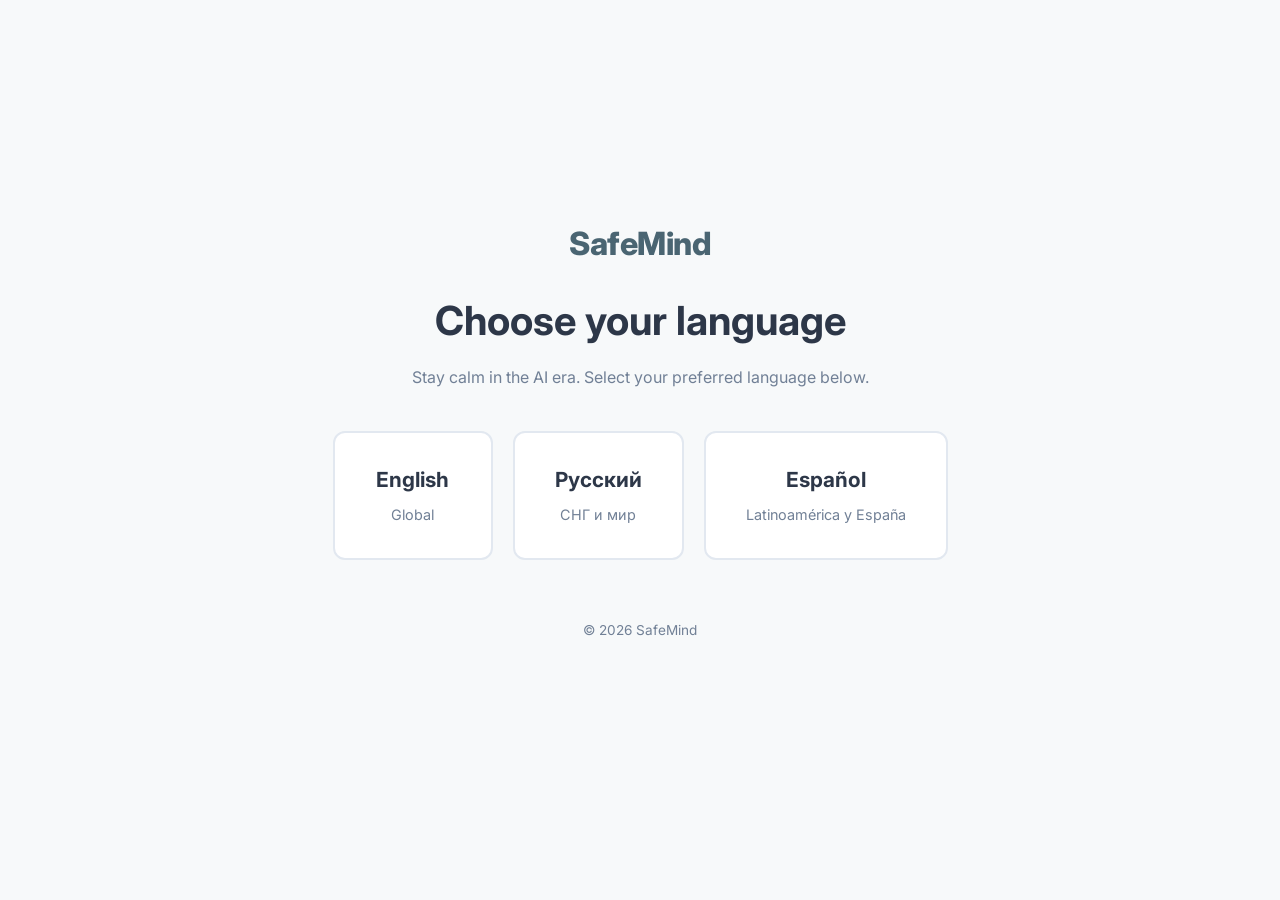
==== index.html @ 07b1e8dd "Initial SafeMind landing: EN/RU/ES with stub CTAs" ====
<!DOCTYPE html>
<html lang="en">
<head>
<meta charset="UTF-8">
<meta name="viewport" content="width=device-width, initial-scale=1.0">
<title>SafeMind — Choose your language</title>
<link rel="stylesheet" href="assets/style.css">
<link href="https://fonts.googleapis.com/css2?family=Inter:wght@400;600;700;800&display=swap" rel="stylesheet">
<style>
.language-page {
  min-height: 100vh; display: flex; flex-direction: column;
  align-items: center; justify-content: center; text-align: center;
  background: var(--bg);
}
.language-page h1 { font-size: 2.5rem; margin-bottom: 12px; }
.language-page p { color: var(--text-light); margin-bottom: 40px; }
.lang-options { display: flex; gap: 20px; flex-wrap: wrap; justify-content: center; }
.lang-btn {
  display: block; background: var(--bg-card); border: 2px solid var(--border);
  padding: 30px 40px; border-radius: var(--radius); text-decoration: none;
  color: var(--text); transition: all 0.2s; min-width: 160px;
}
.lang-btn:hover { border-color: var(--primary); transform: translateY(-2px); box-shadow: var(--shadow); }
.lang-btn strong { display: block; font-size: 1.3rem; margin-bottom: 6px; }
.lang-btn span { font-size: 0.9rem; color: var(--text-light); }
</style>
</head>
<body>

<div class="language-page">
  <div class="logo" style="font-size:2rem;font-weight:800;color:var(--primary);margin-bottom:20px;">SafeMind</div>
  <h1>Choose your language</h1>
  <p>Stay calm in the AI era. Select your preferred language below.</p>
  <div class="lang-options">
    <a href="en/index.html" class="lang-btn">
      <strong>English</strong>
      <span>Global</span>
    </a>
    <a href="ru/index.html" class="lang-btn">
      <strong>Русский</strong>
      <span>СНГ и мир</span>
    </a>
    <a href="es/index.html" class="lang-btn">
      <strong>Español</strong>
      <span>Latinoamérica y España</span>
    </a>
  </div>
  <p style="margin-top:60px;font-size:0.85rem;color:var(--text-light);">
    © 2026 SafeMind
  </p>
</div>

</body>
</html>
---- assets/style.css ----
:root {
  --primary: #4A6572;
  --primary-light: #7A9BA8;
  --accent: #E07A5F;
  --accent-hover: #C96A52;
  --bg: #F7F9FA;
  --bg-card: #FFFFFF;
  --text: #2D3748;
  --text-light: #718096;
  --border: #E2E8F0;
  --radius: 12px;
  --shadow: 0 4px 24px rgba(0,0,0,0.06);
}

* { margin: 0; padding: 0; box-sizing: border-box; }

body {
  font-family: 'Inter', -apple-system, BlinkMacSystemFont, 'Segoe UI', Roboto, sans-serif;
  background: var(--bg);
  color: var(--text);
  line-height: 1.6;
}

.container { max-width: 1100px; margin: 0 auto; padding: 0 24px; }

/* Nav */
.nav {
  display: flex; justify-content: space-between; align-items: center;
  padding: 20px 0;
}
.logo {
  font-size: 1.5rem; font-weight: 700; color: var(--primary);
  text-decoration: none; letter-spacing: -0.5px;
}
.lang-switch {
  display: flex; gap: 12px; align-items: center;
}
.lang-switch a {
  font-size: 0.85rem; color: var(--text-light); text-decoration: none;
  padding: 4px 10px; border-radius: 20px; transition: all 0.2s;
}
.lang-switch a.active, .lang-switch a:hover {
  background: var(--primary); color: #fff;
}

/* Hero */
.hero {
  text-align: center; padding: 80px 0 60px;
}
.hero h1 {
  font-size: 3rem; font-weight: 800; line-height: 1.1;
  margin-bottom: 20px; letter-spacing: -1px;
}
.hero .sub {
  font-size: 1.25rem; color: var(--text-light); max-width: 560px;
  margin: 0 auto 36px;
}
.cta-main {
  display: inline-block; background: var(--accent); color: #fff;
  padding: 16px 40px; border-radius: var(--radius); font-size: 1.1rem;
  font-weight: 600; text-decoration: none; border: none; cursor: pointer;
  transition: background 0.2s, transform 0.1s;
}
.cta-main:hover { background: var(--accent-hover); transform: translateY(-1px); }

.trust-bar {
  margin-top: 40px; font-size: 0.9rem; color: var(--text-light);
}

/* Sections */
.section { padding: 60px 0; }
.section-title {
  text-align: center; font-size: 2rem; font-weight: 700;
  margin-bottom: 40px;
}

/* How it works */
.steps {
  display: grid; grid-template-columns: repeat(auto-fit, minmax(260px, 1fr));
  gap: 24px;
}
.step {
  background: var(--bg-card); padding: 32px; border-radius: var(--radius);
  box-shadow: var(--shadow); text-align: center;
}
.step-num {
  width: 44px; height: 44px; background: var(--primary-light);
  color: #fff; border-radius: 50%; display: flex; align-items: center;
  justify-content: center; font-weight: 700; margin: 0 auto 16px;
}
.step h3 { font-size: 1.15rem; margin-bottom: 10px; }
.step p { color: var(--text-light); font-size: 0.95rem; }

/* Pricing */
.pricing-grid {
  display: grid; grid-template-columns: repeat(auto-fit, minmax(300px, 1fr));
  gap: 24px;
}
.card {
  background: var(--bg-card); border-radius: var(--radius);
  box-shadow: var(--shadow); padding: 36px 28px;
  display: flex; flex-direction: column;
  border: 2px solid transparent; transition: border 0.2s;
}
.card:hover { border-color: var(--border); }
.card.featured { border-color: var(--primary); position: relative; }
.card.featured::before {
  content: attr(data-badge); position: absolute; top: -12px; left: 50%;
  transform: translateX(-50%); background: var(--primary); color: #fff;
  padding: 4px 16px; border-radius: 20px; font-size: 0.75rem; font-weight: 600;
}
.card h3 { font-size: 1.3rem; margin-bottom: 8px; }
.card .price {
  font-size: 2.4rem; font-weight: 800; color: var(--primary); margin: 12px 0;
}
.card .price span { font-size: 1rem; font-weight: 400; color: var(--text-light); }
.card ul { list-style: none; margin: 20px 0; flex-grow: 1; }
.card ul li {
  padding: 8px 0; border-bottom: 1px solid var(--border);
  font-size: 0.95rem; color: var(--text-light);
}
.card ul li:last-child { border-bottom: none; }
.card .cta {
  display: block; text-align: center; background: var(--primary);
  color: #fff; padding: 14px; border-radius: var(--radius);
  text-decoration: none; font-weight: 600; cursor: pointer; border: none;
  transition: background 0.2s;
}
.card .cta:hover { background: var(--primary-light); }
.card.featured .cta { background: var(--accent); }
.card.featured .cta:hover { background: var(--accent-hover); }

/* FAQ */
.faq-item {
  background: var(--bg-card); border-radius: var(--radius);
  margin-bottom: 12px; overflow: hidden;
}
.faq-q {
  padding: 20px 24px; cursor: pointer; font-weight: 600;
  display: flex; justify-content: space-between; align-items: center;
}
.faq-a {
  padding: 0 24px 20px; color: var(--text-light); display: none;
}
.faq-item.open .faq-a { display: block; }
.faq-icon { transition: transform 0.2s; }
.faq-item.open .faq-icon { transform: rotate(180deg); }

/* Footer */
.footer {
  text-align: center; padding: 40px 0; color: var(--text-light);
  font-size: 0.85rem; border-top: 1px solid var(--border); margin-top: 40px;
}

/* Modal */
.modal-overlay {
  position: fixed; inset: 0; background: rgba(0,0,0,0.4);
  display: none; align-items: center; justify-content: center; z-index: 100;
}
.modal-overlay.show { display: flex; }
.modal {
  background: var(--bg-card); padding: 40px; border-radius: var(--radius);
  max-width: 420px; text-align: center; box-shadow: 0 20px 60px rgba(0,0,0,0.2);
}
.modal h3 { font-size: 1.4rem; margin-bottom: 12px; }
.modal p { color: var(--text-light); margin-bottom: 24px; }
.modal .close-btn {
  background: var(--primary); color: #fff; border: none; padding: 12px 32px;
  border-radius: var(--radius); cursor: pointer; font-size: 1rem;
}

/* Mobile */
@media (max-width: 640px) {
  .hero h1 { font-size: 2rem; }
  .hero .sub { font-size: 1rem; }
  .pricing-grid { grid-template-columns: 1fr; }
}
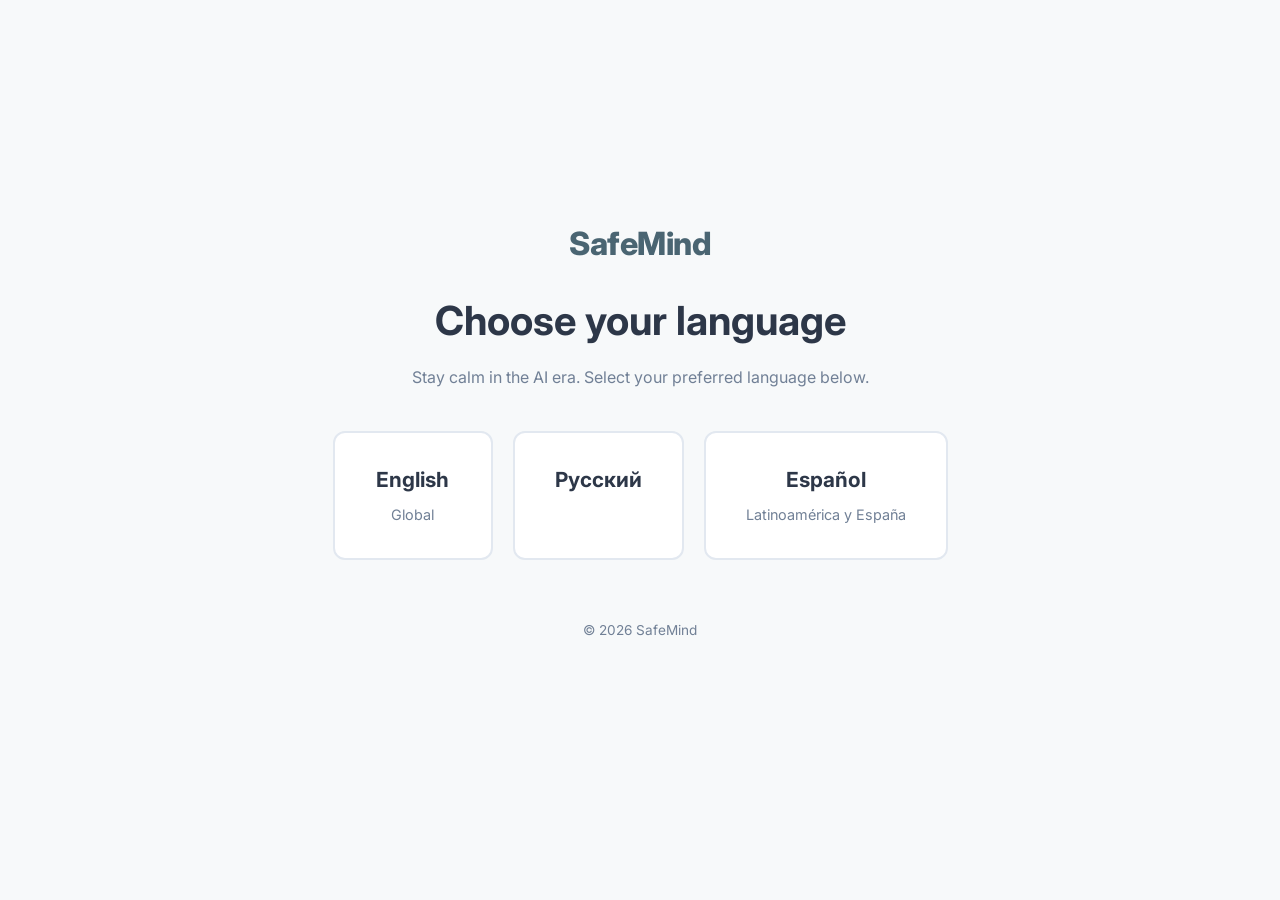
==== commit 461c8763: "Add survival guide button + remove CIS label from RU landing" ====
--- a/index.html
+++ b/index.html
@@ -38,7 +38,6 @@
     </a>
     <a href="ru/index.html" class="lang-btn">
       <strong>Русский</strong>
-      <span>СНГ и мир</span>
     </a>
     <a href="es/index.html" class="lang-btn">
       <strong>Español</strong>
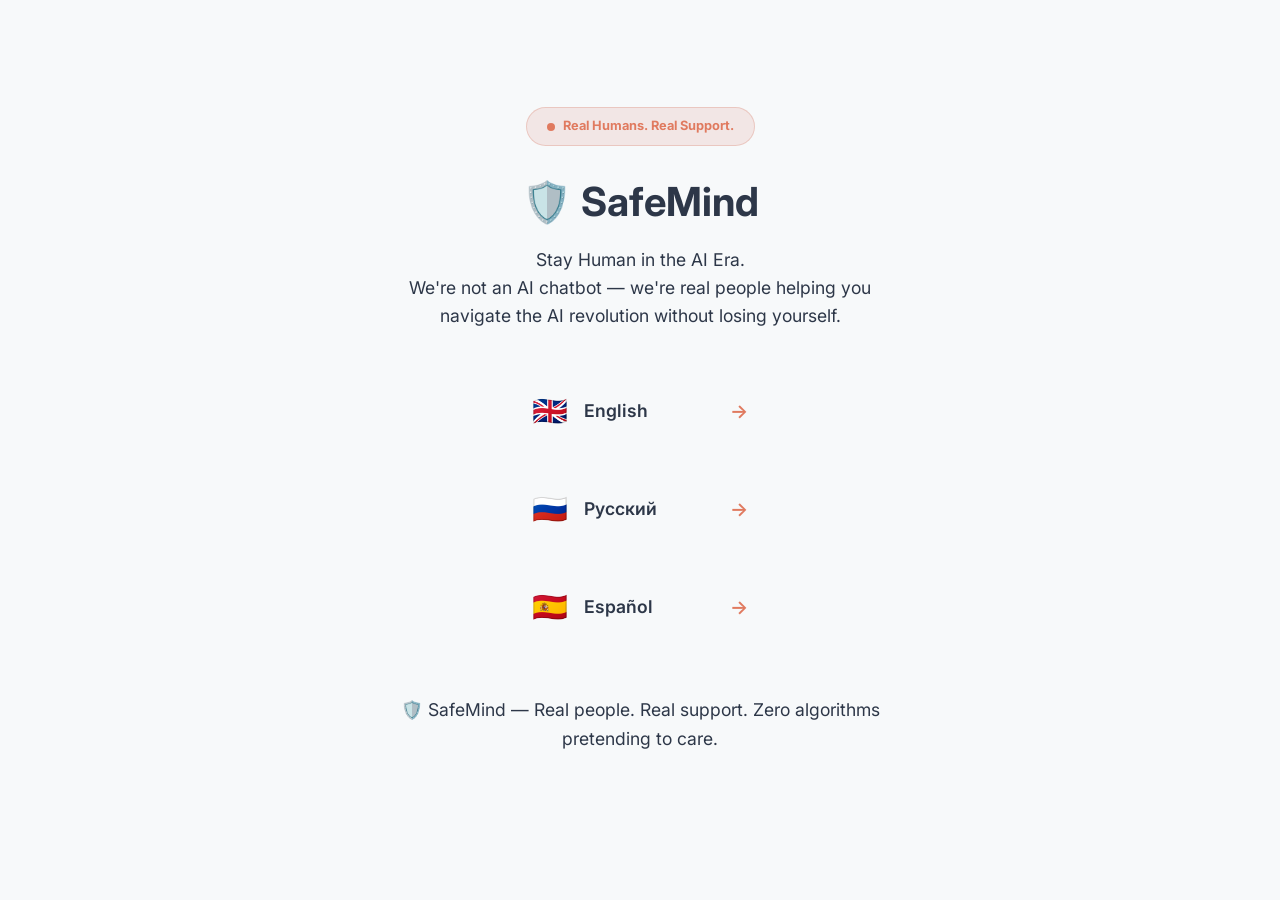
==== commit feafa902: "feat: human-first positioning, psychologist, anti-AI manifesto, all languages" ====
--- a/index.html
+++ b/index.html
@@ -3,51 +3,124 @@
 <head>
 <meta charset="UTF-8">
 <meta name="viewport" content="width=device-width, initial-scale=1.0">
-<title>SafeMind — Choose your language</title>
+<title>SafeMind — Stay Human in the AI Era</title>
 <link rel="stylesheet" href="assets/style.css">
 <link href="https://fonts.googleapis.com/css2?family=Inter:wght@400;600;700;800&display=swap" rel="stylesheet">
 <style>
 .language-page {
-  min-height: 100vh; display: flex; flex-direction: column;
-  align-items: center; justify-content: center; text-align: center;
+  min-height: 100vh;
+  display: flex;
+  flex-direction: column;
+  align-items: center;
+  justify-content: center;
+  text-align: center;
   background: var(--bg);
 }
-.language-page h1 { font-size: 2.5rem; margin-bottom: 12px; }
-.language-page p { color: var(--text-light); margin-bottom: 40px; }
-.lang-options { display: flex; gap: 20px; flex-wrap: wrap; justify-content: center; }
+.language-page h1 {
+  font-size: 2.5rem;
+  margin-bottom: 12px;
+}
+.language-page p {
+  color: var(--muted);
+  margin-bottom: 40px;
+  font-size: 1.1rem;
+  max-width: 500px;
+}
+.lang-buttons {
+  display: flex;
+  flex-direction: column;
+  gap: 16px;
+}
 .lang-btn {
-  display: block; background: var(--bg-card); border: 2px solid var(--border);
-  padding: 30px 40px; border-radius: var(--radius); text-decoration: none;
-  color: var(--text); transition: all 0.2s; min-width: 160px;
+  display: flex;
+  align-items: center;
+  gap: 16px;
+  padding: 18px 32px;
+  background: var(--card);
+  border: 2px solid var(--light);
+  border-radius: 16px;
+  text-decoration: none;
+  color: var(--fg);
+  font-weight: 600;
+  font-size: 1.1rem;
+  transition: all 0.3s;
+  min-width: 280px;
 }
-.lang-btn:hover { border-color: var(--primary); transform: translateY(-2px); box-shadow: var(--shadow); }
-.lang-btn strong { display: block; font-size: 1.3rem; margin-bottom: 6px; }
-.lang-btn span { font-size: 0.9rem; color: var(--text-light); }
+.lang-btn:hover {
+  border-color: var(--accent);
+  transform: translateY(-2px);
+  box-shadow: 0 8px 24px rgba(0,0,0,0.08);
+}
+.lang-btn .flag {
+  font-size: 1.8rem;
+}
+.lang-btn .arrow {
+  margin-left: auto;
+  color: var(--accent);
+  font-size: 1.2rem;
+}
+.badge {
+  display: inline-flex;
+  align-items: center;
+  gap: 8px;
+  background: rgba(200,75,49,0.1);
+  color: var(--accent);
+  padding: 8px 20px;
+  border-radius: 50px;
+  font-size: 0.8rem;
+  font-weight: 700;
+  margin-bottom: 24px;
+  border: 1px solid rgba(200,75,49,0.2);
+}
+.badge .pulse {
+  width: 8px;
+  height: 8px;
+  background: var(--accent);
+  border-radius: 50%;
+  animation: pulse 2s infinite;
+}
+@keyframes pulse {
+  0%, 100% { opacity: 1; transform: scale(1); }
+  50% { opacity: 0.5; transform: scale(1.2); }
+}
+.footer-text {
+  margin-top: 48px;
+  font-size: 0.85rem;
+  color: var(--muted);
+  max-width: 400px;
+}
 </style>
 </head>
 <body>
+<div class="language-page">
+  <div class="badge">
+    <span class="pulse"></span>
+    Real Humans. Real Support.
+  </div>
+  <h1>🛡️ SafeMind</h1>
+  <p>Stay Human in the AI Era.<br>We're not an AI chatbot — we're real people helping you navigate the AI revolution without losing yourself.</p>
 
-<div class="language-page">
-  <div class="logo" style="font-size:2rem;font-weight:800;color:var(--primary);margin-bottom:20px;">SafeMind</div>
-  <h1>Choose your language</h1>
-  <p>Stay calm in the AI era. Select your preferred language below.</p>
-  <div class="lang-options">
-    <a href="en/index.html" class="lang-btn">
-      <strong>English</strong>
-      <span>Global</span>
+  <div class="lang-buttons">
+    <a class="lang-btn" href="en/">
+      <span class="flag">🇬🇧</span>
+      <span>English</span>
+      <span class="arrow">→</span>
     </a>
-    <a href="ru/index.html" class="lang-btn">
-      <strong>Русский</strong>
+    <a class="lang-btn" href="ru/">
+      <span class="flag">🇷🇺</span>
+      <span>Русский</span>
+      <span class="arrow">→</span>
     </a>
-    <a href="es/index.html" class="lang-btn">
-      <strong>Español</strong>
-      <span>Latinoamérica y España</span>
+    <a class="lang-btn" href="es/">
+      <span class="flag">🇪🇸</span>
+      <span>Español</span>
+      <span class="arrow">→</span>
     </a>
   </div>
-  <p style="margin-top:60px;font-size:0.85rem;color:var(--text-light);">
-    © 2026 SafeMind
+
+  <p class="footer-text">
+    🛡️ SafeMind — Real people. Real support. Zero algorithms pretending to care.
   </p>
 </div>
-
 </body>
 </html>
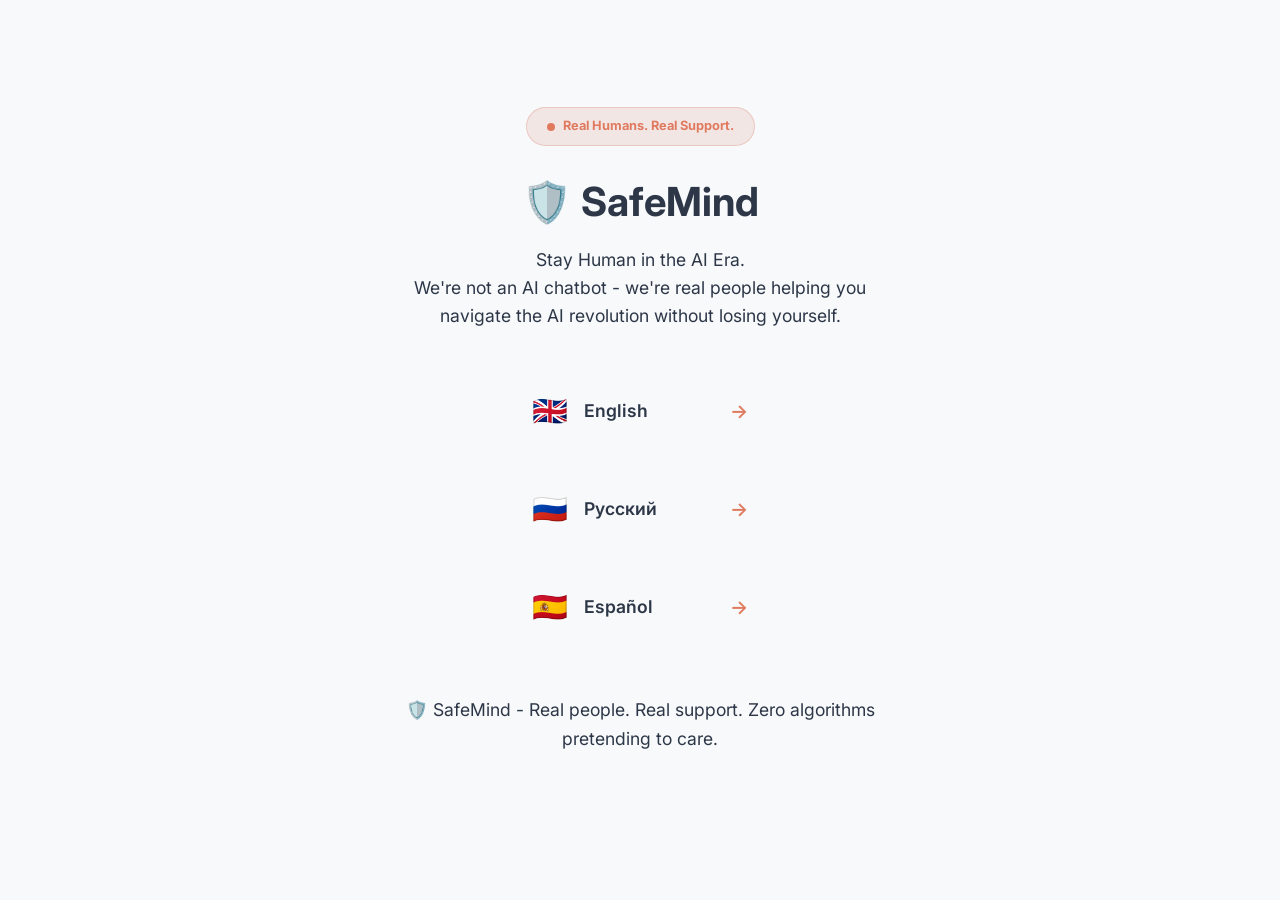
==== commit 6d2aa628: "feat: workplace AI support section, replace em-dashes" ====
--- a/index.html
+++ b/index.html
@@ -3,7 +3,7 @@
 <head>
 <meta charset="UTF-8">
 <meta name="viewport" content="width=device-width, initial-scale=1.0">
-<title>SafeMind — Stay Human in the AI Era</title>
+<title>SafeMind - Stay Human in the AI Era</title>
 <link rel="stylesheet" href="assets/style.css">
 <link href="https://fonts.googleapis.com/css2?family=Inter:wght@400;600;700;800&display=swap" rel="stylesheet">
 <style>
@@ -98,7 +98,7 @@
     Real Humans. Real Support.
   </div>
   <h1>🛡️ SafeMind</h1>
-  <p>Stay Human in the AI Era.<br>We're not an AI chatbot — we're real people helping you navigate the AI revolution without losing yourself.</p>
+  <p>Stay Human in the AI Era.<br>We're not an AI chatbot - we're real people helping you navigate the AI revolution without losing yourself.</p>
 
   <div class="lang-buttons">
     <a class="lang-btn" href="en/">
@@ -119,7 +119,7 @@
   </div>
 
   <p class="footer-text">
-    🛡️ SafeMind — Real people. Real support. Zero algorithms pretending to care.
+    🛡️ SafeMind - Real people. Real support. Zero algorithms pretending to care.
   </p>
 </div>
 </body>
